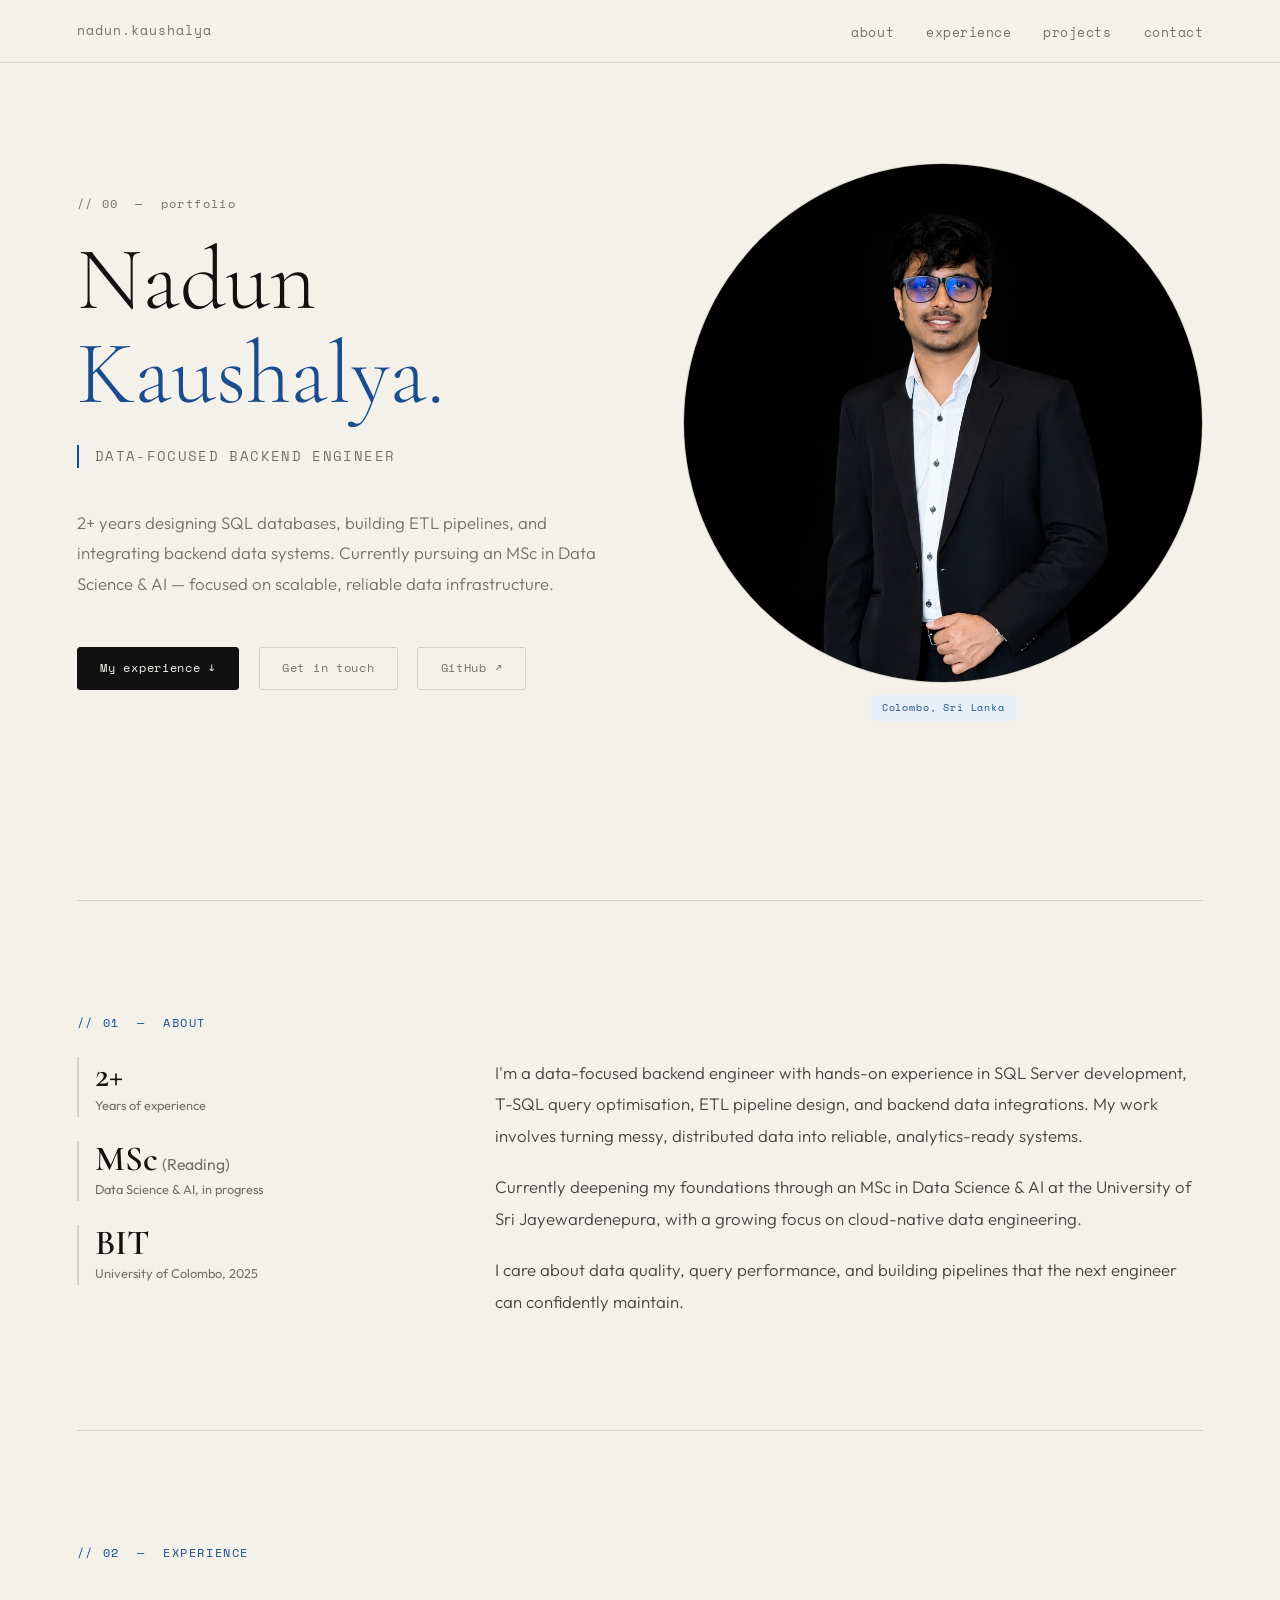
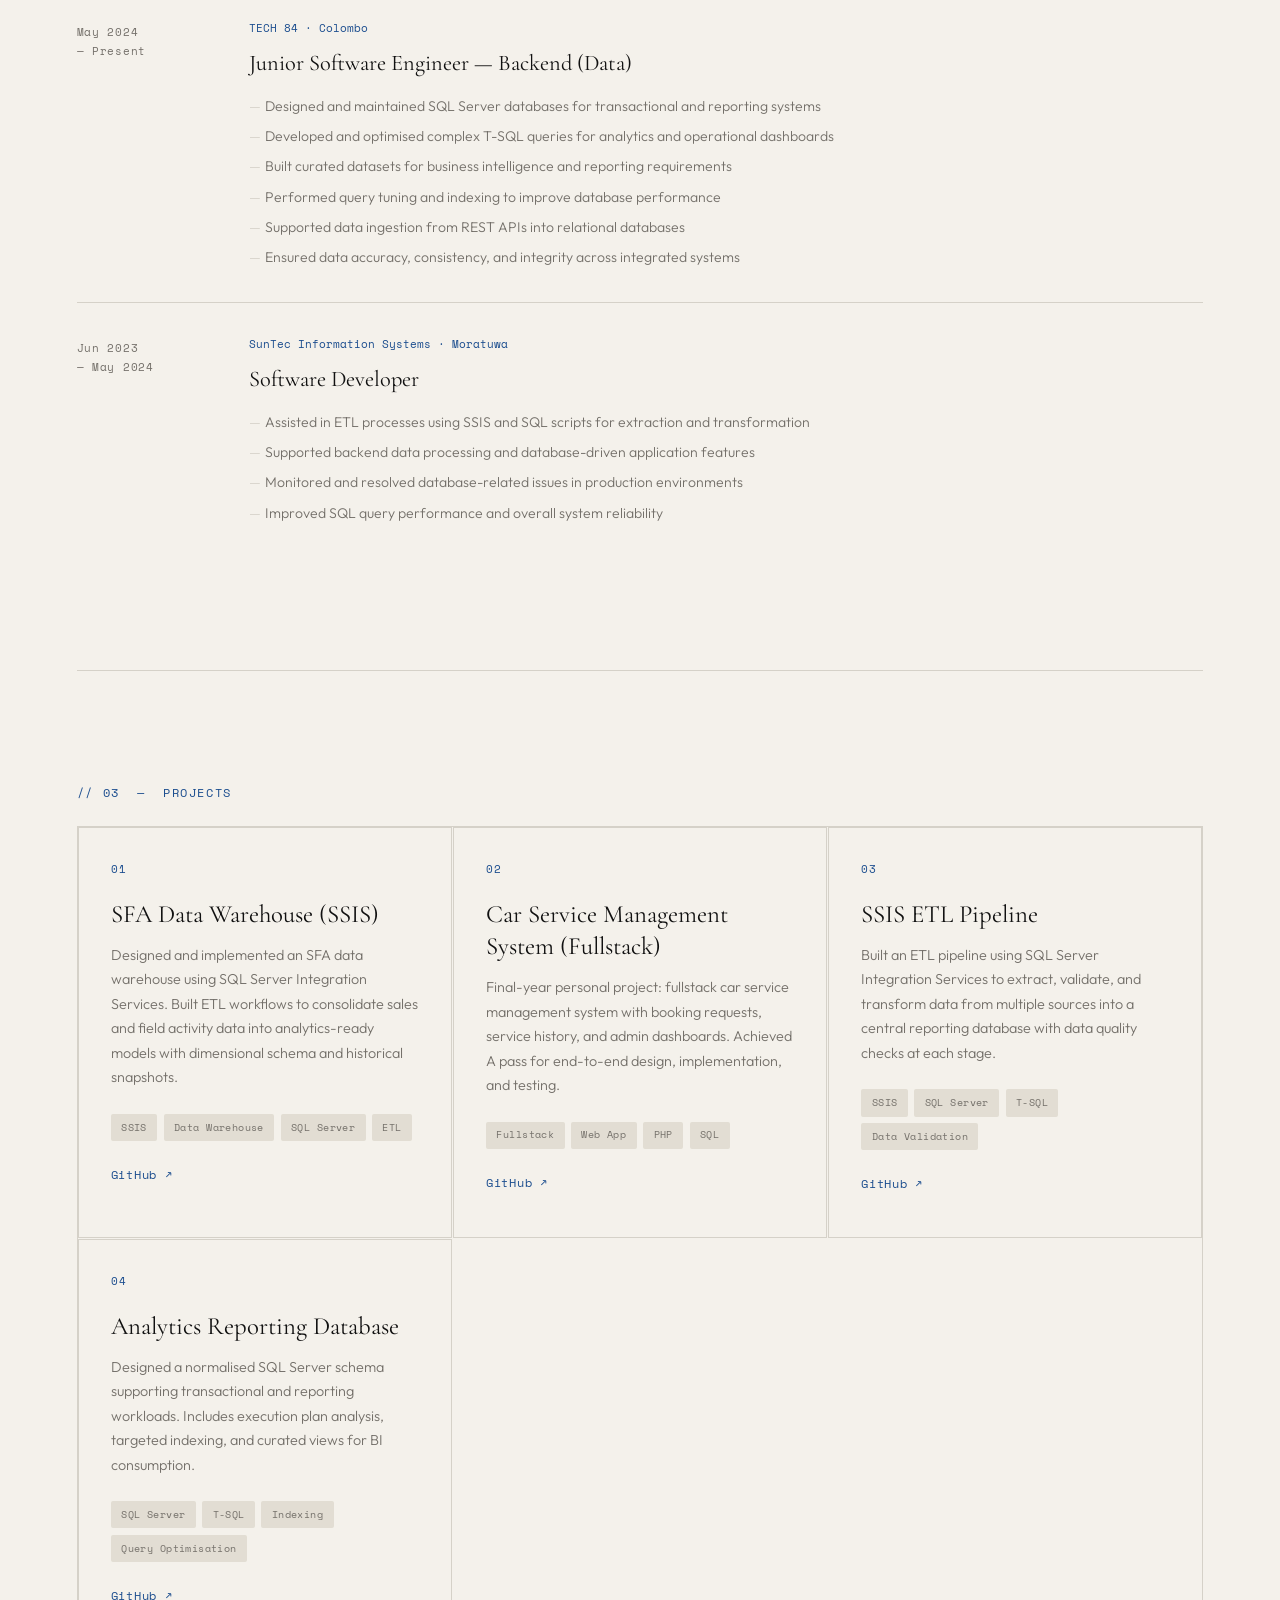
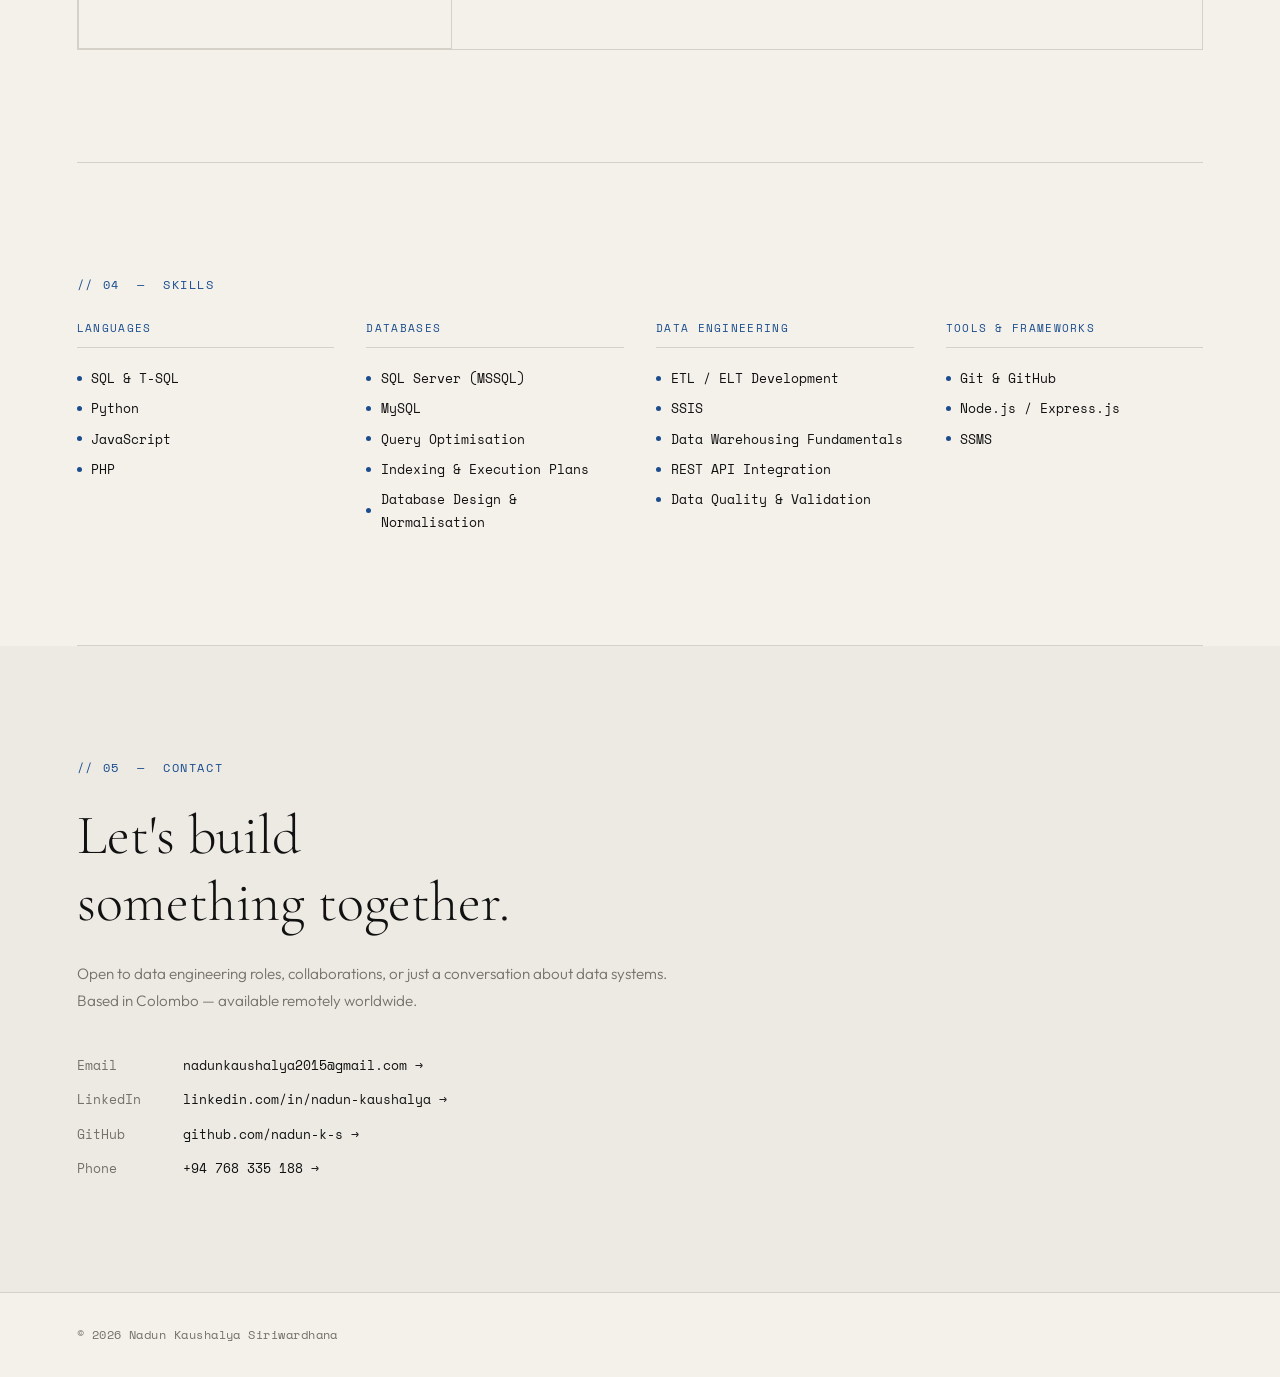
==== portfolio.html @ cb9455c3 "first commit" ====
<!DOCTYPE html>
<html lang="en">
<head>
  <meta charset="UTF-8" />
  <meta name="viewport" content="width=device-width, initial-scale=1.0" />
  <title>Nadun Kaushalya — Data Backend Engineer</title>
  <link rel="preconnect" href="https://fonts.googleapis.com" />
  <link href="https://fonts.googleapis.com/css2?family=Cormorant+Garamond:wght@300;400;600&family=Space+Mono:wght@400;700&family=Outfit:wght@300;400;500&display=swap" rel="stylesheet" />
  <style>
    *, *::before, *::after { box-sizing: border-box; margin: 0; padding: 0; }
    :root {
      --bg: #F4F1EB; --bg-card: #ECEAE3; --bg-tag: #E2DDD3;
      --text: #111111; --muted: #74706A; --accent: #1B4D8E; --border: #D5D1C8;
      --serif: 'Cormorant Garamond', Georgia, serif;
      --mono: 'Space Mono', monospace;
      --sans: 'Outfit', system-ui, sans-serif;
    }
    html { scroll-behavior: smooth; }
    body { font-family: var(--sans); background: var(--bg); color: var(--text); font-size: 16px; line-height: 1.7; -webkit-font-smoothing: antialiased; }

    nav { position: fixed; top: 0; width: 100%; z-index: 100; display: flex; justify-content: space-between; align-items: center; padding: 1.1rem 6vw; background: rgba(244,241,235,0.88); backdrop-filter: blur(10px); border-bottom: 1px solid var(--border); }
    .nav-name { font-family: var(--mono); font-size: 0.8rem; letter-spacing: 0.08em; color: var(--muted); }
    nav ul { list-style: none; display: flex; gap: 2rem; }
    nav ul a { font-size: 0.82rem; font-family: var(--mono); color: var(--muted); text-decoration: none; letter-spacing: 0.04em; transition: color 0.2s; }
    nav ul a:hover { color: var(--accent); }

    section { padding: 7rem 6vw; }
    .section-label { font-family: var(--mono); font-size: 0.72rem; letter-spacing: 0.14em; text-transform: uppercase; color: var(--accent); margin-bottom: 1.5rem; }
    .divider { height: 1px; background: var(--border); margin: 0 6vw; }

    /* Hero */
    #hero { min-height: 100vh; display: grid; grid-template-columns: 1fr auto; align-items: center; gap: 4rem; padding-top: 6rem; }
    .hero-content { display: flex; flex-direction: column; }
    .hero-index { font-family: var(--mono); font-size: 0.72rem; color: var(--muted); letter-spacing: 0.12em; margin-bottom: 1.2rem; }
    .hero-name { font-family: var(--serif); font-size: clamp(3rem, 7vw, 7rem); font-weight: 300; line-height: 1.05; color: var(--text); margin-bottom: 1.5rem; }
    .hero-name em { font-style: normal; color: var(--accent); }
    .hero-title { font-family: var(--mono); font-size: 0.85rem; letter-spacing: 0.1em; color: var(--muted); border-left: 2px solid var(--accent); padding-left: 1rem; margin-bottom: 2.5rem; }
    .hero-bio { max-width: 520px; color: var(--muted); font-size: 1.05rem; font-weight: 300; line-height: 1.8; margin-bottom: 3rem; }
    .hero-links { display: flex; gap: 1.2rem; flex-wrap: wrap; }

    /* Photo */
    .hero-photo-wrap { display: flex; flex-direction: column; align-items: center; gap: 0.75rem; flex-shrink: 0; }
    .photo-frame { width: 220px; height: 270px; border-radius: 6px; overflow: hidden; border: 1.5px solid var(--border); background: var(--bg-card); display: flex; flex-direction: column; align-items: center; justify-content: center; gap: 0.8rem; }
    .photo-placeholder-icon { width: 56px; height: 56px; border-radius: 50%; background: var(--bg-tag); border: 1.5px dashed var(--border); display: flex; align-items: center; justify-content: center; }
    .photo-placeholder-icon svg { width: 28px; height: 28px; stroke: var(--muted); fill: none; stroke-width: 1.5; }
    .photo-hint { font-family: var(--mono); font-size: 0.62rem; color: var(--muted); text-align: center; letter-spacing: 0.06em; line-height: 1.6; padding: 0 1rem; }
    .photo-badge { font-family: var(--mono); font-size: 0.65rem; letter-spacing: 0.08em; color: var(--accent); background: #E8EFF8; padding: 0.25rem 0.7rem; border-radius: 2px; }

    /* Buttons */
    .btn { display: inline-flex; align-items: center; gap: 0.4rem; font-family: var(--mono); font-size: 0.75rem; letter-spacing: 0.06em; padding: 0.65rem 1.4rem; border-radius: 3px; text-decoration: none; transition: all 0.2s; }
    .btn-primary { background: var(--text); color: var(--bg); border: 1px solid var(--text); }
    .btn-primary:hover { background: var(--accent); border-color: var(--accent); }
    .btn-ghost { background: transparent; color: var(--muted); border: 1px solid var(--border); }
    .btn-ghost:hover { border-color: var(--accent); color: var(--accent); }

    /* About */
    .about-grid { display: grid; grid-template-columns: 1fr 2fr; gap: 4rem; align-items: start; }
    .about-stats { display: flex; flex-direction: column; gap: 1.5rem; }
    .stat-block { border-left: 2px solid var(--border); padding-left: 1rem; }
    .stat-num { font-family: var(--serif); font-size: 2.2rem; font-weight: 600; color: var(--text); line-height: 1; }
    .stat-num .stat-status { font-family: var(--sans); font-size: 0.45em; color: var(--muted); font-weight: 400; margin-left: 0.25rem; }
    .stat-label { font-size: 0.8rem; color: var(--muted); margin-top: 0.2rem; }
    .about-text { font-size: 1.05rem; font-weight: 300; color: #444; line-height: 1.9; }
    .about-text p + p { margin-top: 1.2rem; }

    /* Experience */
    .timeline { display: flex; flex-direction: column; }
    .timeline-item { display: grid; grid-template-columns: 140px 1fr; gap: 2rem; padding: 2rem 0; border-bottom: 1px solid var(--border); }
    .timeline-item:last-child { border-bottom: none; }
    .timeline-date { font-family: var(--mono); font-size: 0.7rem; letter-spacing: 0.06em; color: var(--muted); padding-top: 0.2rem; }
    .timeline-company { font-family: var(--mono); font-size: 0.68rem; color: var(--accent); margin-bottom: 0.4rem; }
    .timeline-role { font-family: var(--serif); font-size: 1.4rem; font-weight: 400; margin-bottom: 0.8rem; }
    .timeline-bullets { list-style: none; display: flex; flex-direction: column; gap: 0.4rem; }
    .timeline-bullets li { font-size: 0.88rem; color: var(--muted); font-weight: 300; padding-left: 1rem; position: relative; }
    .timeline-bullets li::before { content: '—'; position: absolute; left: 0; color: var(--border); }

    /* Projects */
    .projects-grid { display: grid; grid-template-columns: repeat(auto-fit, minmax(300px, 1fr)); gap: 1.5px; border: 1.5px solid var(--border); }
    .project-card { background: var(--bg); padding: 2rem 2rem 2.5rem; border: 1.5px solid var(--border); transition: background 0.2s; }
    .project-card:hover { background: var(--bg-card); }
    .project-number { font-family: var(--mono); font-size: 0.68rem; color: var(--accent); letter-spacing: 0.1em; margin-bottom: 1.2rem; }
    .project-title { font-family: var(--serif); font-size: 1.55rem; font-weight: 400; margin-bottom: 0.8rem; line-height: 1.3; }
    .project-desc { font-size: 0.9rem; color: var(--muted); font-weight: 300; line-height: 1.7; margin-bottom: 1.5rem; }
    .tags { display: flex; flex-wrap: wrap; gap: 0.4rem; }
    .tag { font-family: var(--mono); font-size: 0.65rem; letter-spacing: 0.04em; padding: 0.3rem 0.65rem; background: var(--bg-tag); color: var(--muted); border-radius: 2px; }
    .project-link { display: inline-block; margin-top: 1.5rem; font-family: var(--mono); font-size: 0.72rem; letter-spacing: 0.06em; color: var(--accent); text-decoration: none; }
    .project-link:hover { text-decoration: underline; }

    /* Skills */
    .skills-grid { display: grid; grid-template-columns: repeat(auto-fit, minmax(220px, 1fr)); gap: 2rem; }
    .skill-group-title { font-family: var(--mono); font-size: 0.68rem; letter-spacing: 0.12em; text-transform: uppercase; color: var(--accent); margin-bottom: 1.2rem; padding-bottom: 0.6rem; border-bottom: 1px solid var(--border); }
    .skill-list { list-style: none; display: flex; flex-direction: column; gap: 0.5rem; }
    .skill-list li { font-family: var(--mono); font-size: 0.82rem; color: var(--text); display: flex; align-items: center; gap: 0.6rem; }
    .skill-list li::before { content: ''; display: inline-block; width: 5px; height: 5px; background: var(--accent); border-radius: 50%; flex-shrink: 0; }

    /* Contact */
    #contact { background: var(--bg-card); }
    .contact-inner { max-width: 600px; }
    .contact-heading { font-family: var(--serif); font-size: clamp(2rem, 5vw, 3.5rem); font-weight: 300; line-height: 1.2; margin-bottom: 1.5rem; }
    .contact-sub { font-size: 0.95rem; color: var(--muted); font-weight: 300; margin-bottom: 2.5rem; line-height: 1.8; }
    .contact-links { display: flex; flex-direction: column; gap: 0.8rem; }
    .contact-row { display: flex; align-items: center; gap: 1rem; font-family: var(--mono); font-size: 0.8rem; text-decoration: none; color: var(--text); transition: color 0.2s; }
    .contact-row:hover { color: var(--accent); }
    .contact-row-label { color: var(--muted); min-width: 90px; }

    footer { padding: 2rem 6vw; border-top: 1px solid var(--border); display: flex; justify-content: space-between; align-items: center; flex-wrap: wrap; gap: 1rem; }
    footer span { font-family: var(--mono); font-size: 0.72rem; color: var(--muted); letter-spacing: 0.04em; }

    .reveal { opacity: 0; transform: translateY(22px); transition: opacity 0.65s cubic-bezier(.4,0,.2,1), transform 0.65s cubic-bezier(.4,0,.2,1); }
    .reveal.visible { opacity: 1; transform: translateY(0); }

    @media (max-width: 900px) { #hero { grid-template-columns: 1fr; } .hero-photo-wrap { display: none; } }
    @media (max-width: 720px) { nav ul { gap: 1.2rem; } .about-grid { grid-template-columns: 1fr; gap: 2.5rem; } .about-stats { flex-direction: row; flex-wrap: wrap; } .timeline-item { grid-template-columns: 1fr; gap: 0.5rem; } section { padding: 5rem 5vw; } }
    @media (max-width: 480px) { nav ul li:nth-child(3), nav ul li:nth-child(4) { display: none; } }
  </style>
</head>
<body>

  <nav>
    <span class="nav-name">nadun.kaushalya</span>
    <ul>
      <li><a href="#about">about</a></li>
      <li><a href="#experience">experience</a></li>
      <li><a href="#projects">projects</a></li>
      <li><a href="#contact">contact</a></li>
    </ul>
  </nav>

  <section id="hero">
    <div class="hero-content">
      <p class="hero-index">// 00 &nbsp;&#8212;&nbsp; portfolio</p>
      <h1 class="hero-name">Nadun<br /><em>Kaushalya.</em></h1>
      <p class="hero-title">DATA-FOCUSED BACKEND ENGINEER</p>
      <p class="hero-bio">
        2+ years designing SQL databases, building ETL pipelines, and integrating
        backend data systems. Currently pursuing an MSc in Data Science &amp; AI &#8212;
        focused on scalable, reliable data infrastructure.
      </p>
      <div class="hero-links">
        <a href="#experience" class="btn btn-primary">My experience &#8595;</a>
        <a href="#contact" class="btn btn-ghost">Get in touch</a>
        <a href="https://github.com/nadun-k-s" target="_blank" class="btn btn-ghost">GitHub &#8599;</a>
      </div>
    </div>

    <div class="hero-photo-wrap">
      <img src="IMG_2559.png" alt="Nadun Kaushalya"
                style="width:520px;height:520px;object-fit:cover;border-radius:50%;border:1.5px solid var(--border);" />
      <span class="photo-badge">Colombo, Sri Lanka</span>
    </div>
  </section>

  <div class="divider"></div>

  <section id="about">
    <p class="section-label">// 01 &nbsp;&#8212;&nbsp; About</p>
    <div class="about-grid reveal">
      <div class="about-stats">
        <div class="stat-block">
          <div class="stat-num">2+</div>
          <div class="stat-label">Years of experience</div>
        </div>
        <div class="stat-block">
          <div class="stat-num">MSc<span class="stat-status">(Reading)</span></div>
          <div class="stat-label">Data Science &amp; AI, in progress</div>
        </div>
        <div class="stat-block">
          <div class="stat-num">BIT</div>
          <div class="stat-label">University of Colombo, 2025</div>
        </div>
      </div>
      <div class="about-text">
        <p>
          I'm a data-focused backend engineer with hands-on experience in SQL Server
          development, T-SQL query optimisation, ETL pipeline design, and backend
          data integrations. My work involves turning messy, distributed data into
          reliable, analytics-ready systems.
        </p>
        <p>
          Currently deepening my foundations through an MSc in Data Science &amp; AI
          at the University of Sri Jayewardenepura, with a growing focus on
          cloud-native data engineering.
        </p>
        <p>
          I care about data quality, query performance, and building pipelines that
          the next engineer can confidently maintain.
        </p>
      </div>
    </div>
  </section>

  <div class="divider"></div>

  <section id="experience">
    <p class="section-label">// 02 &nbsp;&#8212;&nbsp; Experience</p>
    <div class="timeline reveal">
      <div class="timeline-item">
        <div class="timeline-date">May 2024<br />&#8212; Present</div>
        <div>
          <p class="timeline-company">TECH 84 &middot; Colombo</p>
          <h3 class="timeline-role">Junior Software Engineer &#8212; Backend (Data)</h3>
          <ul class="timeline-bullets">
            <li>Designed and maintained SQL Server databases for transactional and reporting systems</li>
            <li>Developed and optimised complex T-SQL queries for analytics and operational dashboards</li>
            <li>Built curated datasets for business intelligence and reporting requirements</li>
            <li>Performed query tuning and indexing to improve database performance</li>
            <li>Supported data ingestion from REST APIs into relational databases</li>
            <li>Ensured data accuracy, consistency, and integrity across integrated systems</li>
          </ul>
        </div>
      </div>
      <div class="timeline-item">
        <div class="timeline-date">Jun 2023<br />&#8212; May 2024</div>
        <div>
          <p class="timeline-company">SunTec Information Systems &middot; Moratuwa</p>
          <h3 class="timeline-role">Software Developer</h3>
          <ul class="timeline-bullets">
            <li>Assisted in ETL processes using SSIS and SQL scripts for extraction and transformation</li>
            <li>Supported backend data processing and database-driven application features</li>
            <li>Monitored and resolved database-related issues in production environments</li>
            <li>Improved SQL query performance and overall system reliability</li>
          </ul>
        </div>
      </div>
    </div>
  </section>

  <div class="divider"></div>

  <section id="projects">
    <p class="section-label">// 03 &nbsp;&#8212;&nbsp; Projects</p>
    <div class="projects-grid">
      <div class="project-card reveal">
        <p class="project-number">01</p>
        <h3 class="project-title">SFA Data Warehouse (SSIS)</h3>
        <p class="project-desc">
          Designed and implemented an SFA data warehouse using SQL Server Integration Services.
          Built ETL workflows to consolidate sales and field activity data into analytics-ready models
          with dimensional schema and historical snapshots.
        </p>
        <div class="tags">
          <span class="tag">SSIS</span><span class="tag">Data Warehouse</span>
          <span class="tag">SQL Server</span><span class="tag">ETL</span>
        </div>
        <a href="https://github.com/nadun-k-s" target="_blank" class="project-link">GitHub &#8599;</a>
      </div>
      <div class="project-card reveal">
        <p class="project-number">02</p>
        <h3 class="project-title">Car Service Management System (Fullstack)</h3>
        <p class="project-desc">
          Final-year personal project: fullstack car service management system with
          booking requests, service history, and admin dashboards. Achieved A pass
          for end-to-end design, implementation, and testing.
        </p>
        <div class="tags">
          <span class="tag">Fullstack</span><span class="tag">Web App</span>
          <span class="tag">PHP</span><span class="tag">SQL</span>
        </div>
        <a href="https://github.com/nadun-k-s" target="_blank" class="project-link">GitHub &#8599;</a>
      </div>
      <div class="project-card reveal">
        <p class="project-number">03</p>
        <h3 class="project-title">SSIS ETL Pipeline</h3>
        <p class="project-desc">
          Built an ETL pipeline using SQL Server Integration Services to extract, validate,
          and transform data from multiple sources into a central reporting database with
          data quality checks at each stage.
        </p>
        <div class="tags">
          <span class="tag">SSIS</span><span class="tag">SQL Server</span>
          <span class="tag">T-SQL</span><span class="tag">Data Validation</span>
        </div>
        <a href="https://github.com/nadun-k-s" target="_blank" class="project-link">GitHub &#8599;</a>
      </div>
      <div class="project-card reveal">
        <p class="project-number">04</p>
        <h3 class="project-title">Analytics Reporting Database</h3>
        <p class="project-desc">
          Designed a normalised SQL Server schema supporting transactional and reporting
          workloads. Includes execution plan analysis, targeted indexing, and curated
          views for BI consumption.
        </p>
        <div class="tags">
          <span class="tag">SQL Server</span><span class="tag">T-SQL</span>
          <span class="tag">Indexing</span><span class="tag">Query Optimisation</span>
        </div>
        <a href="https://github.com/nadun-k-s" target="_blank" class="project-link">GitHub &#8599;</a>
      </div>
    </div>
  </section>

  <div class="divider"></div>

  <section id="skills">
    <p class="section-label">// 04 &nbsp;&#8212;&nbsp; Skills</p>
    <div class="skills-grid reveal">
      <div>
        <p class="skill-group-title">Languages</p>
        <ul class="skill-list">
          <li>SQL &amp; T-SQL</li><li>Python</li><li>JavaScript</li><li>PHP</li>
        </ul>
      </div>
      <div>
        <p class="skill-group-title">Databases</p>
        <ul class="skill-list">
          <li>SQL Server (MSSQL)</li><li>MySQL</li>
          <li>Query Optimisation</li><li>Indexing &amp; Execution Plans</li>
          <li>Database Design &amp; Normalisation</li>
        </ul>
      </div>
      <div>
        <p class="skill-group-title">Data Engineering</p>
        <ul class="skill-list">
          <li>ETL / ELT Development</li><li>SSIS</li>
          <li>Data Warehousing Fundamentals</li>
          <li>REST API Integration</li><li>Data Quality &amp; Validation</li>
        </ul>
      </div>
      <div>
        <p class="skill-group-title">Tools &amp; Frameworks</p>
        <ul class="skill-list">
          <li>Git &amp; GitHub</li><li>Node.js / Express.js</li><li>SSMS</li>
        </ul>
      </div>
    </div>
  </section>

  <div class="divider"></div>

  <section id="contact">
    <div class="contact-inner reveal">
      <p class="section-label">// 05 &nbsp;&#8212;&nbsp; Contact</p>
      <h2 class="contact-heading">Let's build<br />something together.</h2>
      <p class="contact-sub">
        Open to data engineering roles, collaborations, or just a conversation about
        data systems. Based in Colombo &#8212; available remotely worldwide.
      </p>
      <div class="contact-links">
        <a href="mailto:nadunkaushalya2015@gmail.com" class="contact-row">
          <span class="contact-row-label">Email</span>nadunkaushalya2015@gmail.com &#8594;
        </a>
        <a href="https://linkedin.com/in/nadun-kaushalya" target="_blank" class="contact-row">
          <span class="contact-row-label">LinkedIn</span>linkedin.com/in/nadun-kaushalya &#8594;
        </a>
        <a href="https://github.com/nadun-k-s" target="_blank" class="contact-row">
          <span class="contact-row-label">GitHub</span>github.com/nadun-k-s &#8594;
        </a>
        <a href="tel:+94768335188" class="contact-row">
          <span class="contact-row-label">Phone</span>+94 768 335 188 &#8594;
        </a>
      </div>
    </div>
  </section>

  <footer>
    <span>&#169; 2026 Nadun Kaushalya Siriwardhana</span>
  </footer>

  <script>
    const obs = new IntersectionObserver(
      (entries) => entries.forEach(e => { if (e.isIntersecting) e.target.classList.add('visible'); }),
      { threshold: 0.12 }
    );
    document.querySelectorAll('.reveal').forEach(el => obs.observe(el));
    document.querySelectorAll('.project-card').forEach((c, i) => { c.style.transitionDelay = i * 0.1 + 's'; });
  </script>
</body>
</html>
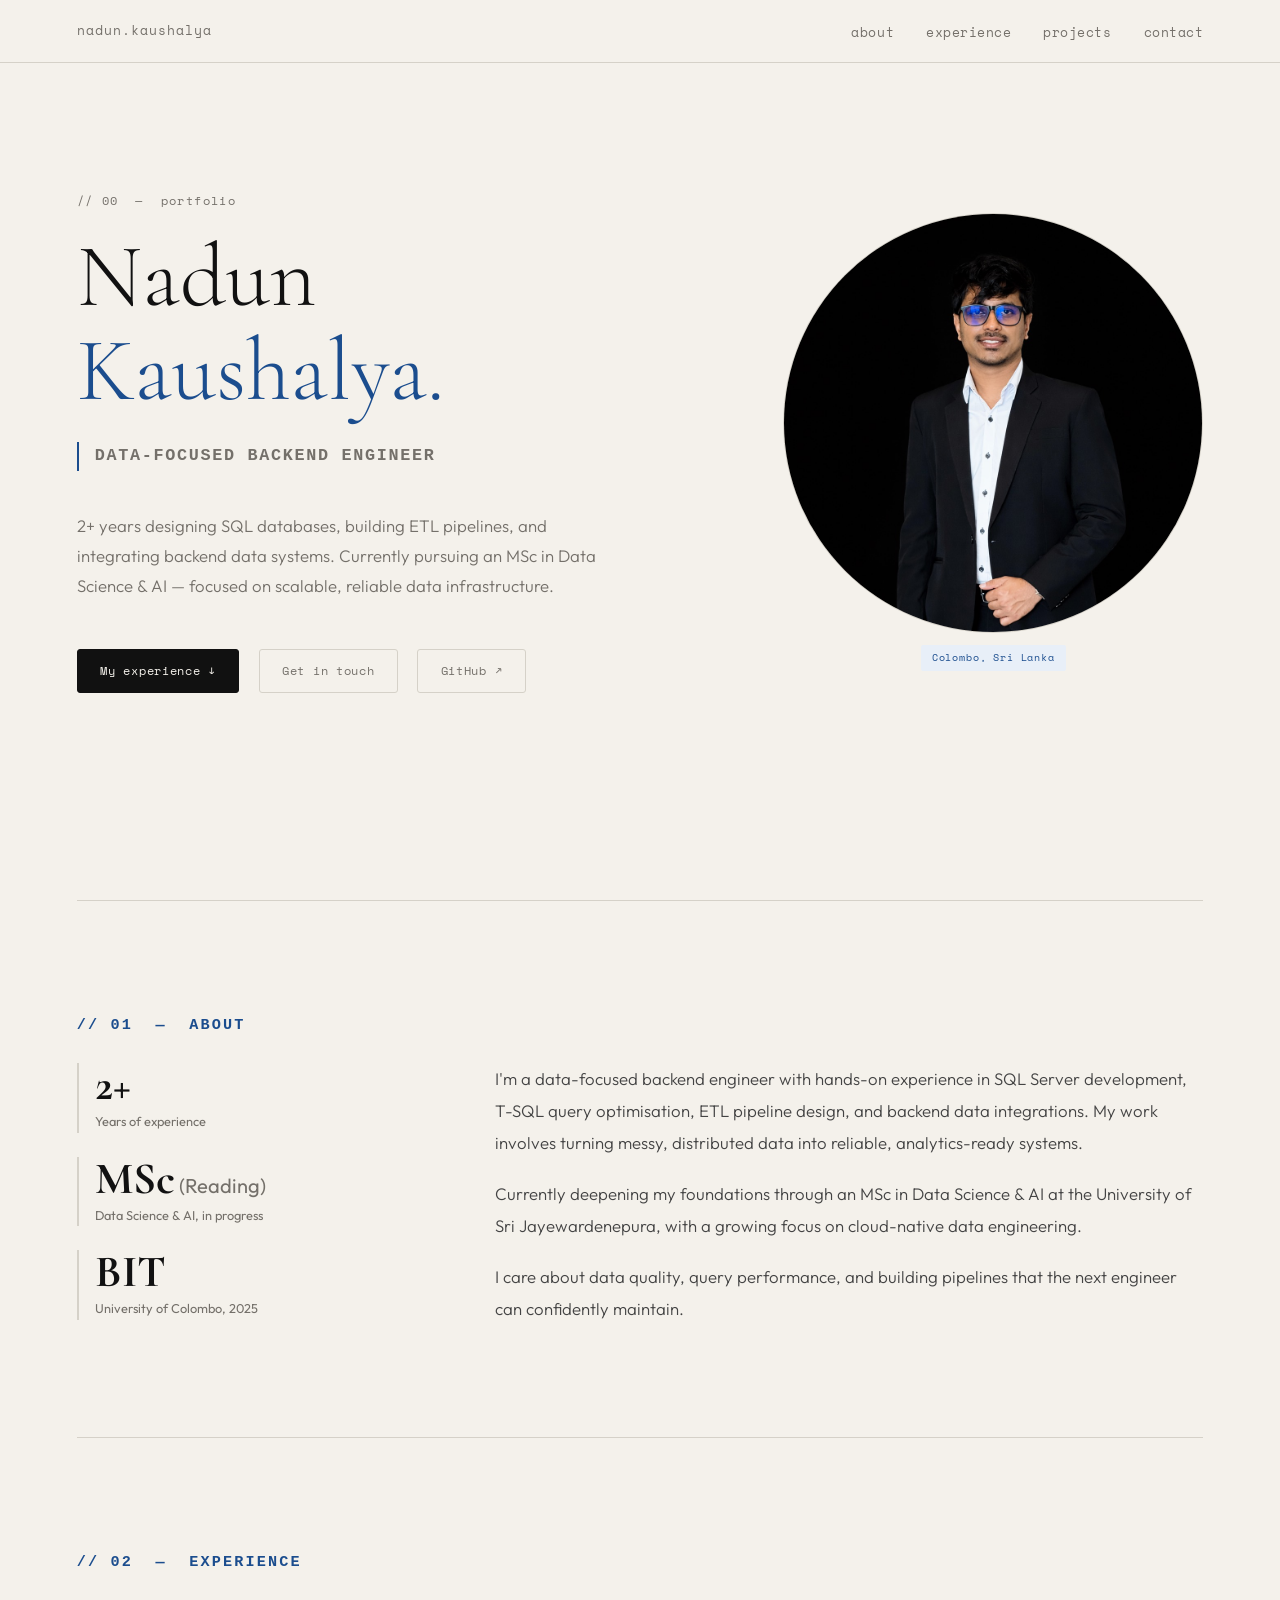
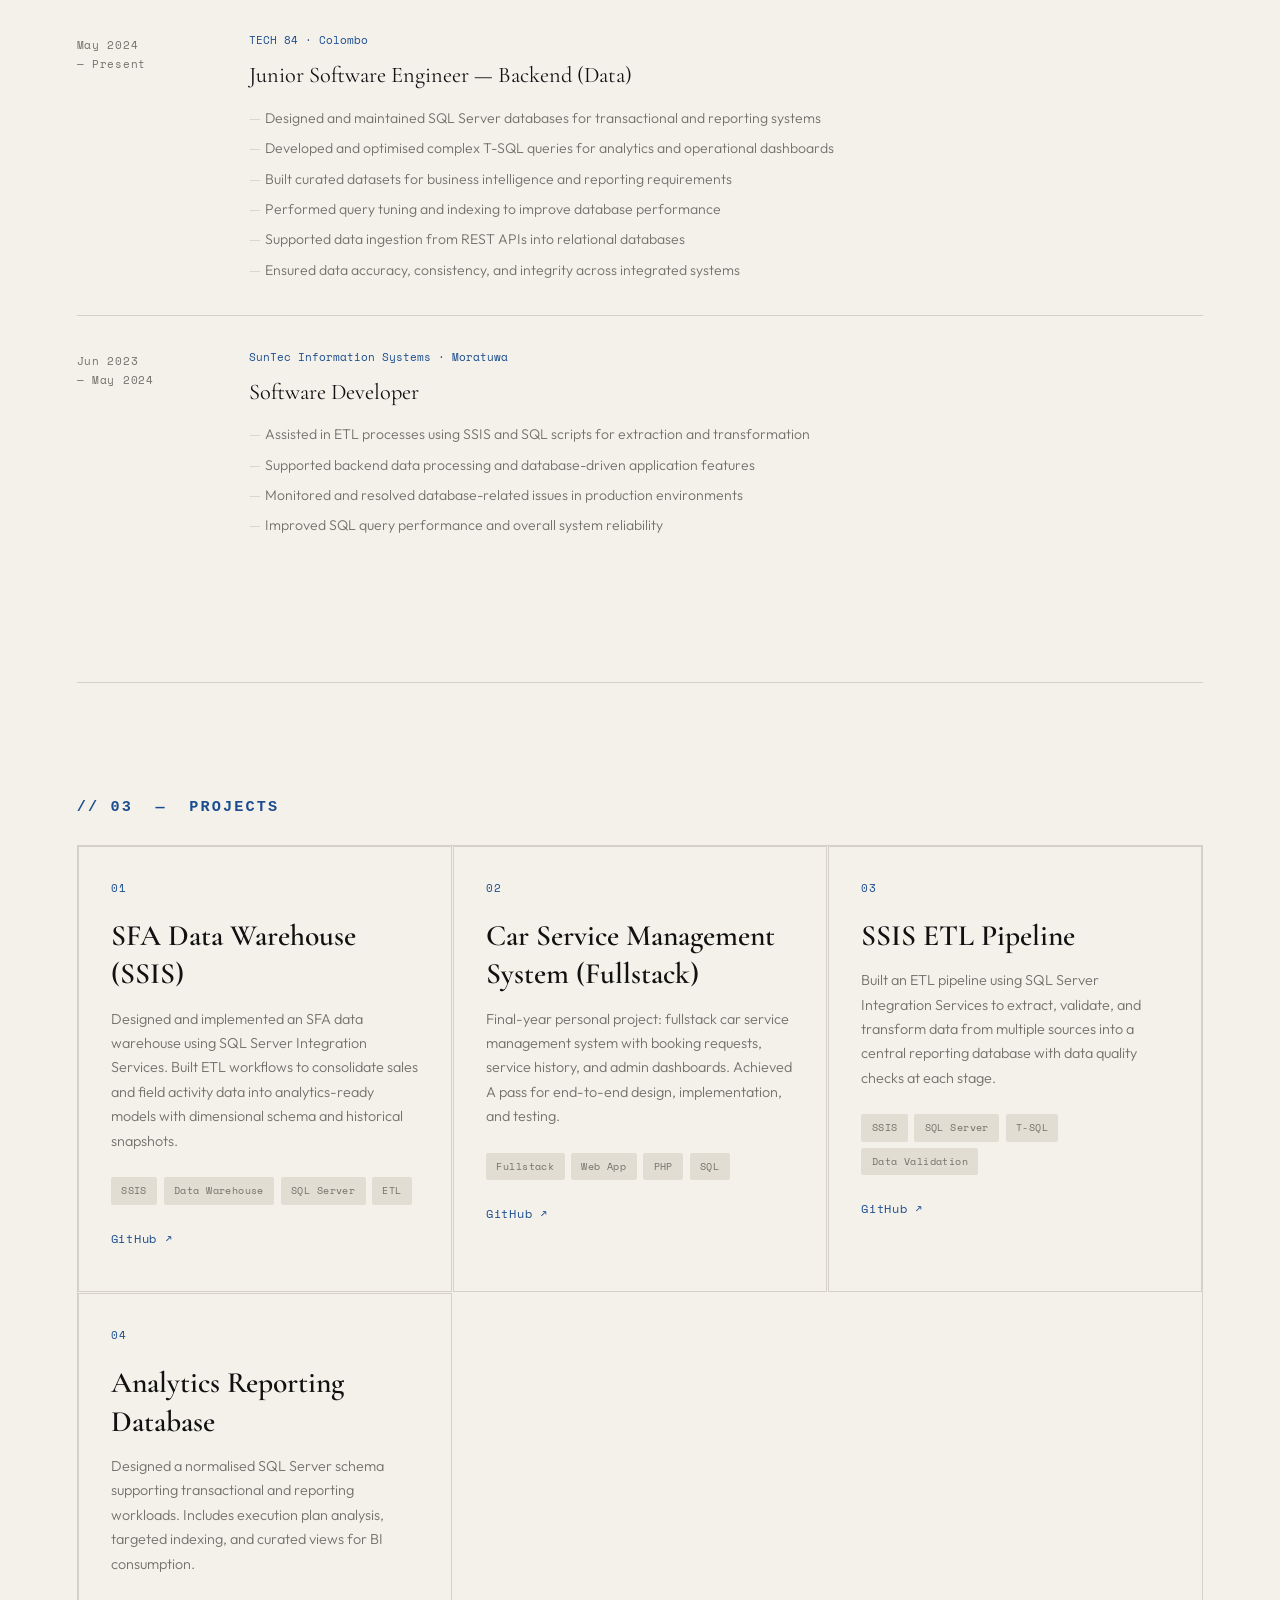
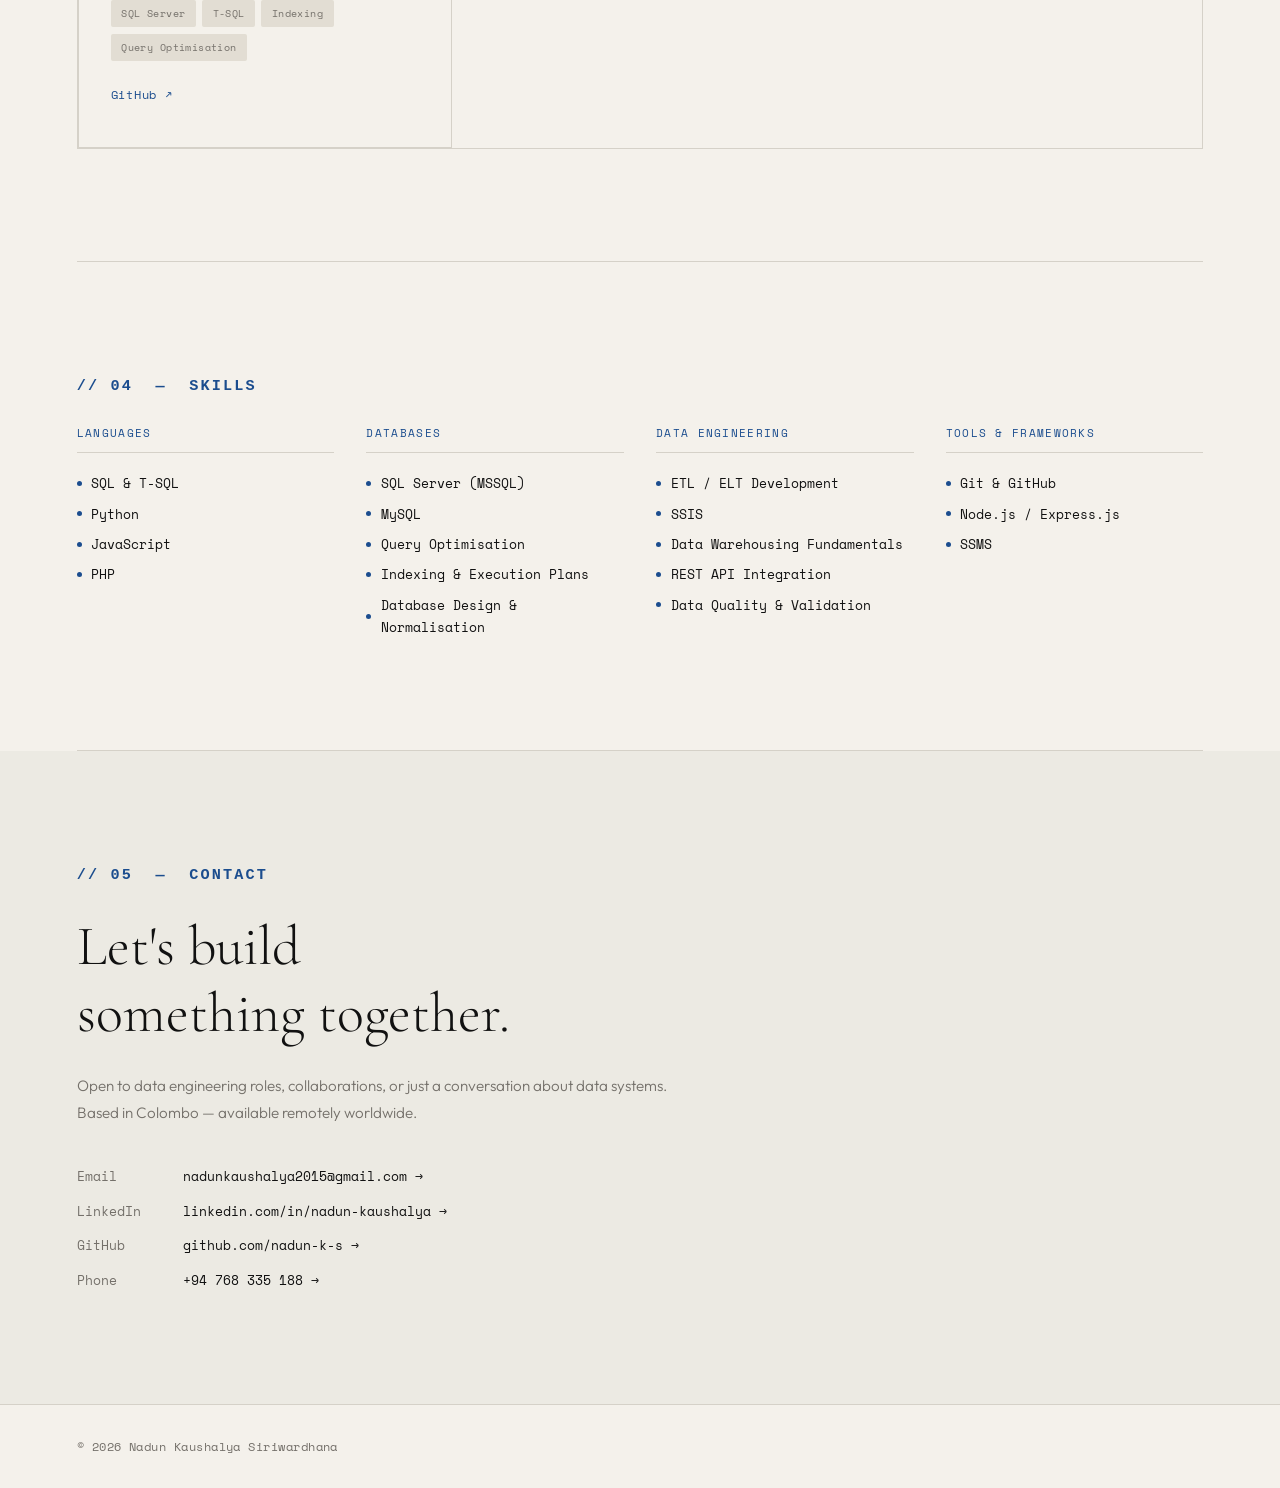
==== commit 8fa6a095: "update styles for section labels, hero title, and project title; adjust hero photo size" ====
--- a/portfolio.html
+++ b/portfolio.html
@@ -25,7 +25,7 @@
     nav ul a:hover { color: var(--accent); }
 
     section { padding: 7rem 6vw; }
-    .section-label { font-family: var(--mono); font-size: 0.72rem; letter-spacing: 0.14em; text-transform: uppercase; color: var(--accent); margin-bottom: 1.5rem; }
+    .section-label { font-family: var(--mono); font-size: 0.95rem; letter-spacing: 0.14em; text-transform: uppercase; color: var(--accent); margin-bottom: 1.5rem; font-weight: 700; }
     .divider { height: 1px; background: var(--border); margin: 0 6vw; }
 
     /* Hero */
@@ -34,7 +34,7 @@
     .hero-index { font-family: var(--mono); font-size: 0.72rem; color: var(--muted); letter-spacing: 0.12em; margin-bottom: 1.2rem; }
     .hero-name { font-family: var(--serif); font-size: clamp(3rem, 7vw, 7rem); font-weight: 300; line-height: 1.05; color: var(--text); margin-bottom: 1.5rem; }
     .hero-name em { font-style: normal; color: var(--accent); }
-    .hero-title { font-family: var(--mono); font-size: 0.85rem; letter-spacing: 0.1em; color: var(--muted); border-left: 2px solid var(--accent); padding-left: 1rem; margin-bottom: 2.5rem; }
+    .hero-title { font-family: var(--mono); font-size: 1.05rem; letter-spacing: 0.1em; color: var(--muted); border-left: 2px solid var(--accent); padding-left: 1rem; margin-bottom: 2.5rem; font-weight: 700; }
     .hero-bio { max-width: 520px; color: var(--muted); font-size: 1.05rem; font-weight: 300; line-height: 1.8; margin-bottom: 3rem; }
     .hero-links { display: flex; gap: 1.2rem; flex-wrap: wrap; }
 
@@ -57,7 +57,7 @@
     .about-grid { display: grid; grid-template-columns: 1fr 2fr; gap: 4rem; align-items: start; }
     .about-stats { display: flex; flex-direction: column; gap: 1.5rem; }
     .stat-block { border-left: 2px solid var(--border); padding-left: 1rem; }
-    .stat-num { font-family: var(--serif); font-size: 2.2rem; font-weight: 600; color: var(--text); line-height: 1; }
+    .stat-num { font-family: var(--serif); font-size: 2.8rem; font-weight: 700; color: var(--text); line-height: 1; }
     .stat-num .stat-status { font-family: var(--sans); font-size: 0.45em; color: var(--muted); font-weight: 400; margin-left: 0.25rem; }
     .stat-label { font-size: 0.8rem; color: var(--muted); margin-top: 0.2rem; }
     .about-text { font-size: 1.05rem; font-weight: 300; color: #444; line-height: 1.9; }
@@ -79,7 +79,7 @@
     .project-card { background: var(--bg); padding: 2rem 2rem 2.5rem; border: 1.5px solid var(--border); transition: background 0.2s; }
     .project-card:hover { background: var(--bg-card); }
     .project-number { font-family: var(--mono); font-size: 0.68rem; color: var(--accent); letter-spacing: 0.1em; margin-bottom: 1.2rem; }
-    .project-title { font-family: var(--serif); font-size: 1.55rem; font-weight: 400; margin-bottom: 0.8rem; line-height: 1.3; }
+    .project-title { font-family: var(--serif); font-size: 1.85rem; font-weight: 600; margin-bottom: 0.8rem; line-height: 1.3; }
     .project-desc { font-size: 0.9rem; color: var(--muted); font-weight: 300; line-height: 1.7; margin-bottom: 1.5rem; }
     .tags { display: flex; flex-wrap: wrap; gap: 0.4rem; }
     .tag { font-family: var(--mono); font-size: 0.65rem; letter-spacing: 0.04em; padding: 0.3rem 0.65rem; background: var(--bg-tag); color: var(--muted); border-radius: 2px; }
@@ -145,7 +145,7 @@
 
     <div class="hero-photo-wrap">
       <img src="IMG_2559.png" alt="Nadun Kaushalya"
-                style="width:520px;height:520px;object-fit:cover;border-radius:50%;border:1.5px solid var(--border);" />
+                style="width:420px;height:420px;object-fit:cover;border-radius:50%;border:1.5px solid var(--border);" />
       <span class="photo-badge">Colombo, Sri Lanka</span>
     </div>
   </section>
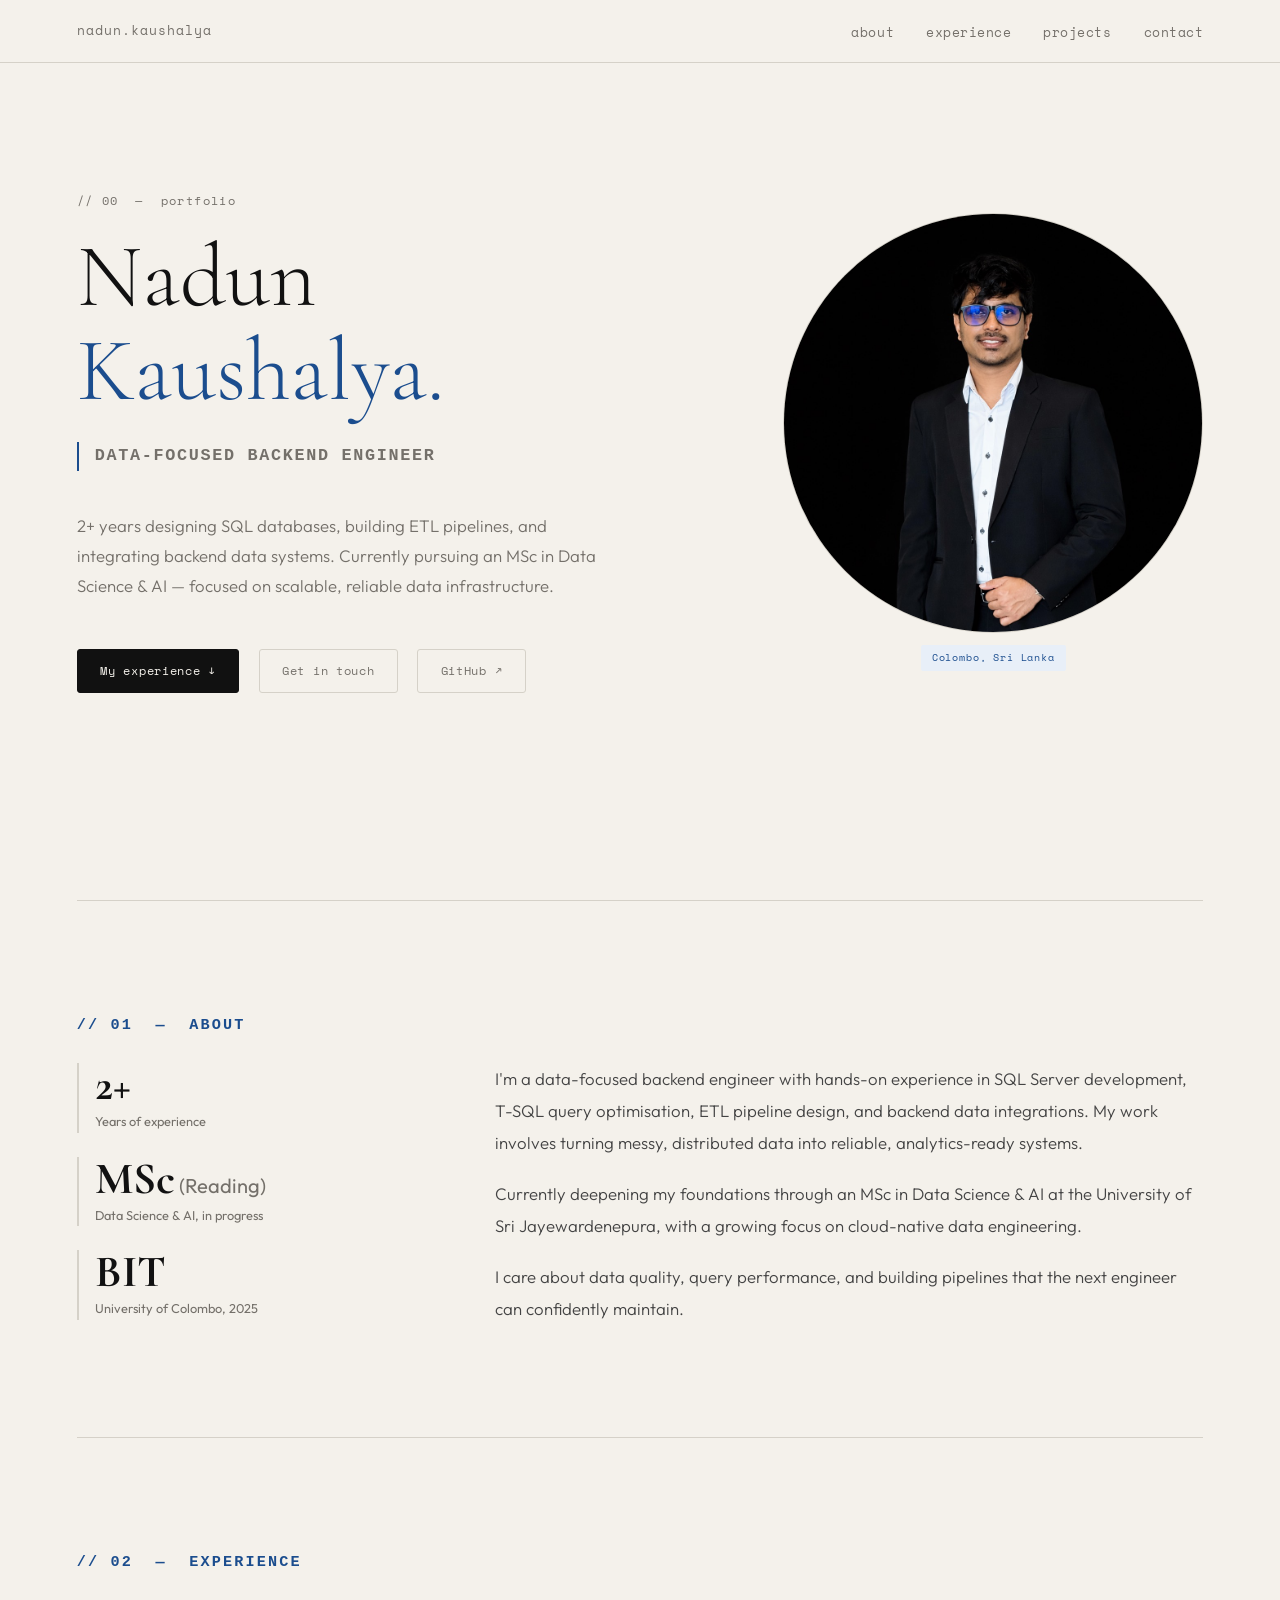
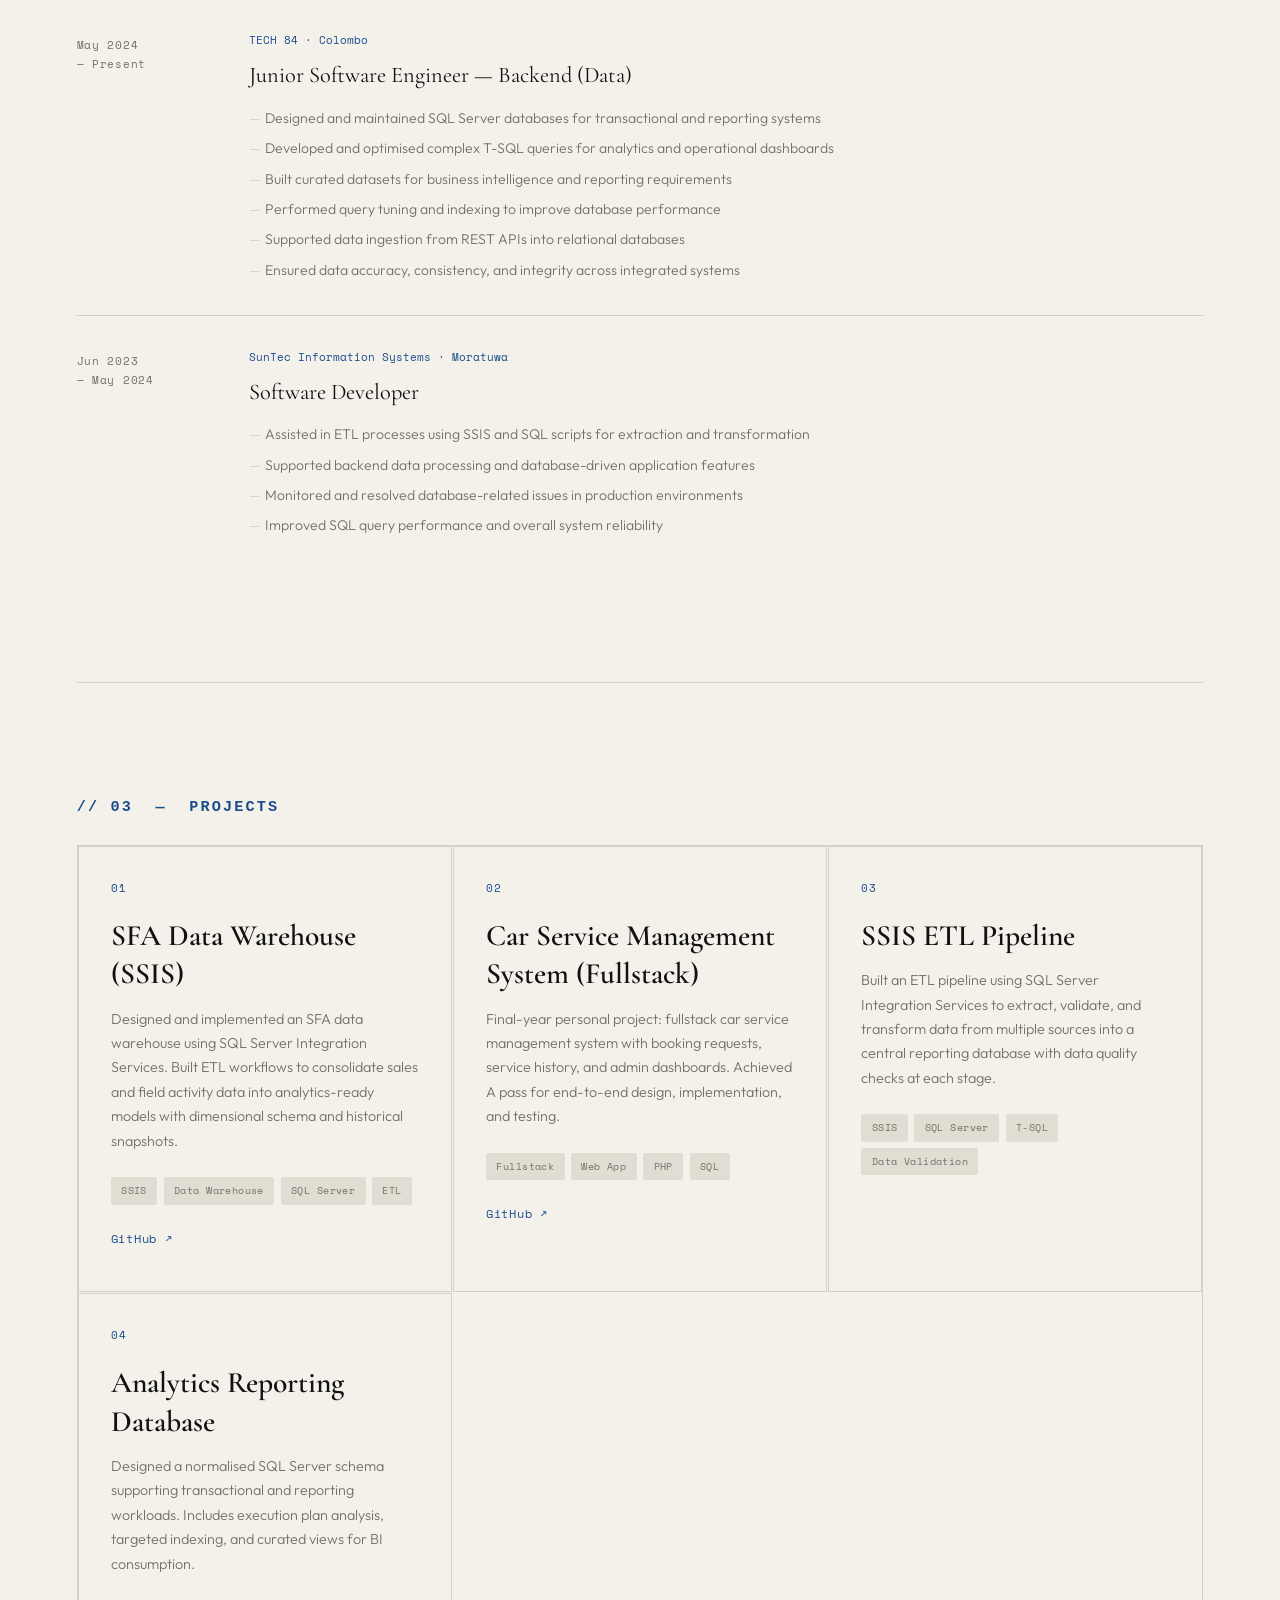
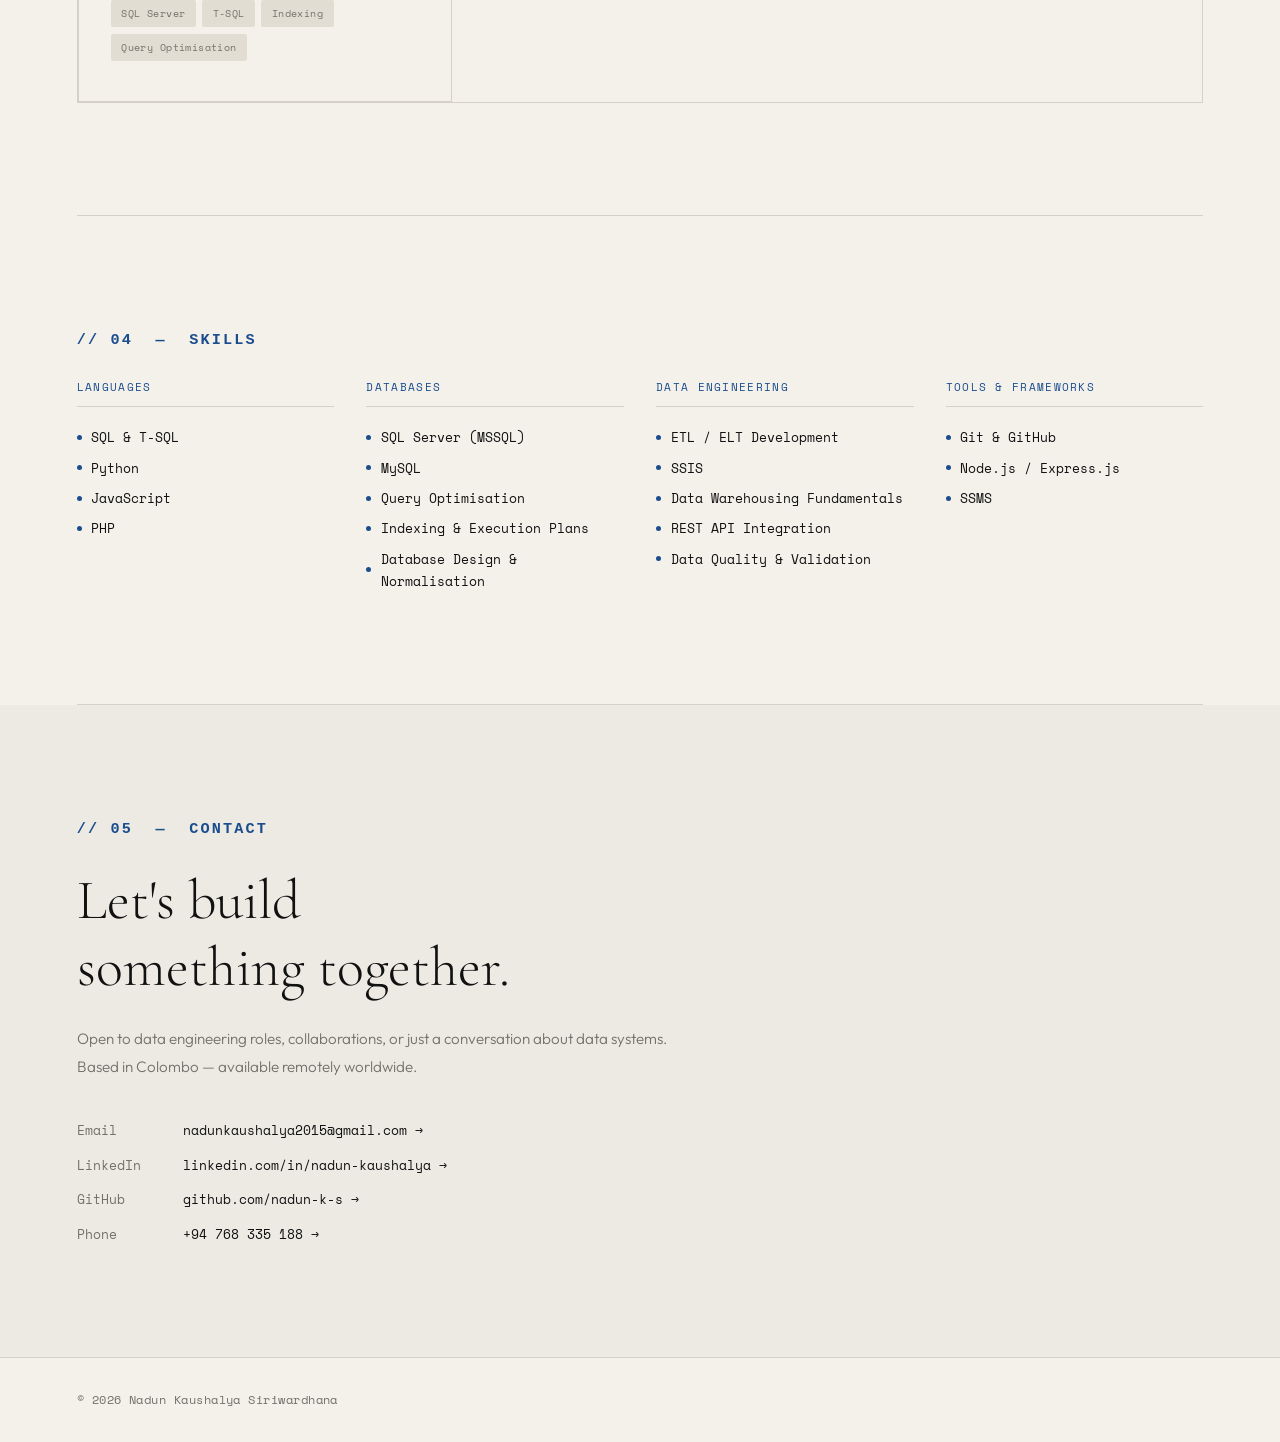
==== commit e93241eb: "update project links in portfolio.html to point to specific GitHub repositories" ====
--- a/portfolio.html
+++ b/portfolio.html
@@ -242,7 +242,7 @@
           <span class="tag">SSIS</span><span class="tag">Data Warehouse</span>
           <span class="tag">SQL Server</span><span class="tag">ETL</span>
         </div>
-        <a href="https://github.com/nadun-k-s" target="_blank" class="project-link">GitHub &#8599;</a>
+        <a href="https://github.com/nadun-k-s/SFA_ETL.git" target="_blank" class="project-link">GitHub &#8599;</a>
       </div>
       <div class="project-card reveal">
         <p class="project-number">02</p>
@@ -256,7 +256,7 @@
           <span class="tag">Fullstack</span><span class="tag">Web App</span>
           <span class="tag">PHP</span><span class="tag">SQL</span>
         </div>
-        <a href="https://github.com/nadun-k-s" target="_blank" class="project-link">GitHub &#8599;</a>
+        <a href="https://github.com/nadun-k-s/Car-Service-Management-System.git" target="_blank" class="project-link">GitHub &#8599;</a>
       </div>
       <div class="project-card reveal">
         <p class="project-number">03</p>
@@ -270,7 +270,7 @@
           <span class="tag">SSIS</span><span class="tag">SQL Server</span>
           <span class="tag">T-SQL</span><span class="tag">Data Validation</span>
         </div>
-        <a href="https://github.com/nadun-k-s" target="_blank" class="project-link">GitHub &#8599;</a>
+        <!-- <a href="https://github.com/nadun-k-s" target="_blank" class="project-link">GitHub &#8599;</a> -->
       </div>
       <div class="project-card reveal">
         <p class="project-number">04</p>
@@ -284,7 +284,7 @@
           <span class="tag">SQL Server</span><span class="tag">T-SQL</span>
           <span class="tag">Indexing</span><span class="tag">Query Optimisation</span>
         </div>
-        <a href="https://github.com/nadun-k-s" target="_blank" class="project-link">GitHub &#8599;</a>
+        <!-- <a href="https://github.com/nadun-k-s" target="_blank" class="project-link">GitHub &#8599;</a> -->
       </div>
     </div>
   </section>
